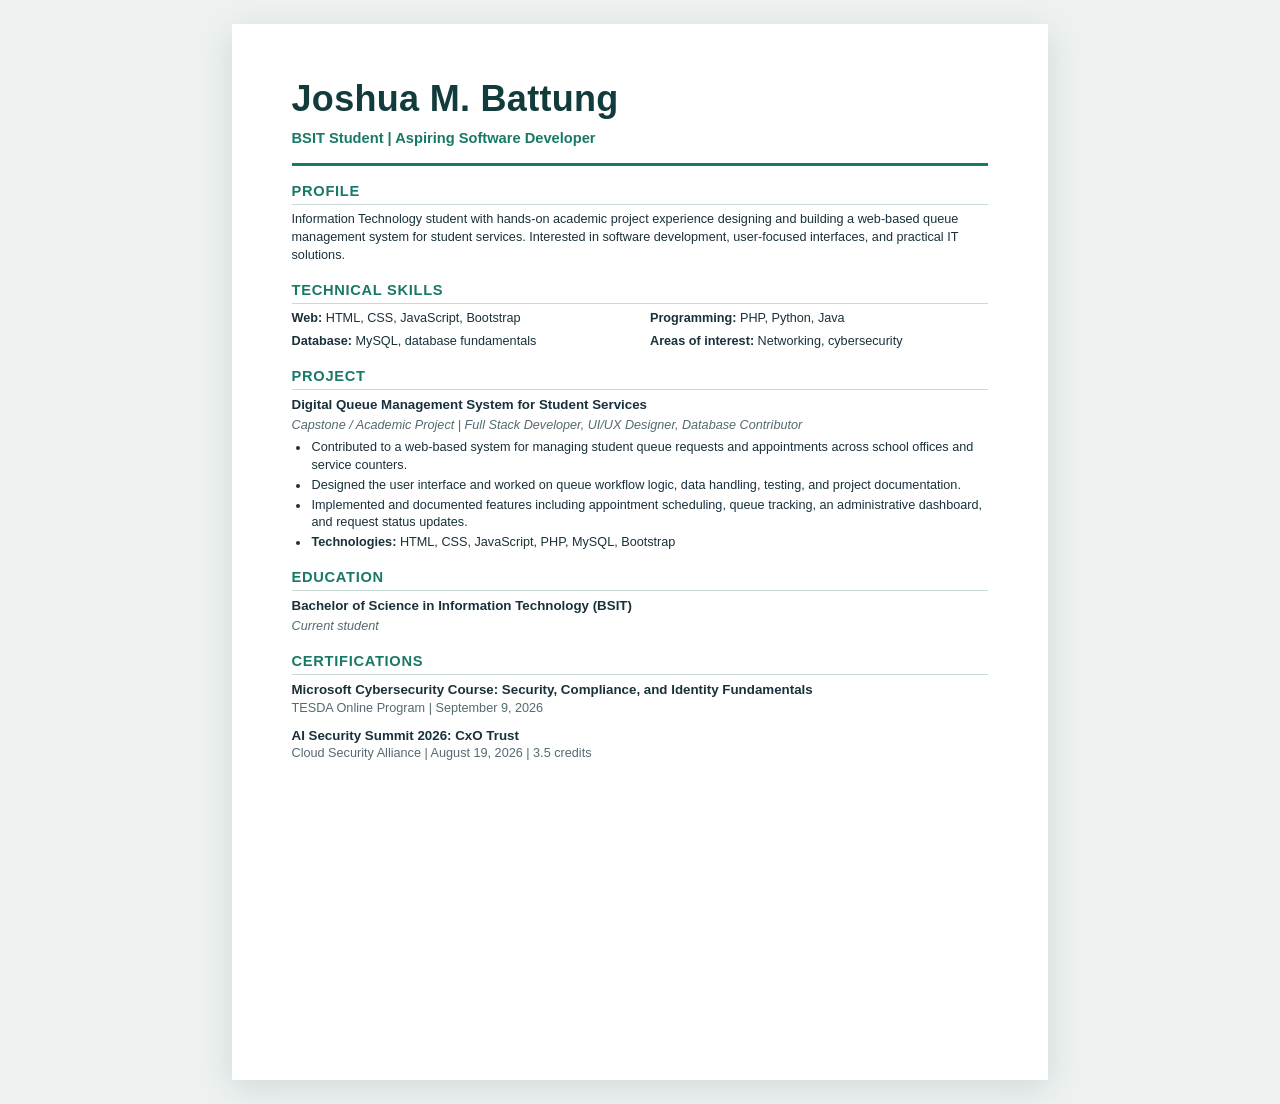
==== assets/resume/resume.html @ 8fff5923 "Add downloadable resume files" ====
<!DOCTYPE html>
<html lang="en">
<head>
  <meta charset="UTF-8">
  <meta name="viewport" content="width=device-width, initial-scale=1">
  <title>Joshua M. Battung | Resume</title>
  <style>
    :root {
      color-scheme: light;
      font-family: Arial, Helvetica, sans-serif;
      color: #19313b;
      background: #edf2f1;
    }

    * {
      box-sizing: border-box;
    }

    body {
      width: 8.5in;
      min-height: 11in;
      margin: 24px auto;
      padding: 0.52in 0.62in;
      background: #fff;
      box-shadow: 0 8px 32px rgba(13, 43, 48, 0.12);
      font-size: 9.5pt;
      line-height: 1.4;
    }

    header {
      padding-bottom: 14px;
      border-bottom: 3px solid #197967;
    }

    h1 {
      margin: 0;
      color: #123b3b;
      font-size: 27pt;
      letter-spacing: 0.3px;
    }

    .headline {
      margin: 4px 0 0;
      color: #197967;
      font-size: 11pt;
      font-weight: 700;
    }

    section {
      margin-top: 15px;
    }

    h2 {
      margin: 0 0 6px;
      padding-bottom: 3px;
      border-bottom: 1px solid #c9d9d5;
      color: #197967;
      font-size: 11pt;
      letter-spacing: 0.7px;
      text-transform: uppercase;
    }

    p {
      margin: 0;
    }

    .skills {
      display: grid;
      grid-template-columns: 1fr 1fr;
      gap: 5px 20px;
    }

    .skill-group strong,
    .project-title,
    .education-title,
    .certificate-title {
      color: #19313b;
    }

    .project-title,
    .education-title,
    .certificate-title {
      font-size: 10pt;
      font-weight: 700;
    }

    .subheading {
      margin-top: 2px;
      color: #546a70;
      font-style: italic;
    }

    ul {
      margin: 5px 0 0;
      padding-left: 18px;
    }

    li {
      margin: 2px 0;
      padding-left: 2px;
    }

    .item + .item {
      margin-top: 9px;
    }

    .certificate-date {
      color: #546a70;
    }

    @page {
      size: Letter;
      margin: 0;
    }

    @media print {
      :root {
        background: #fff;
      }

      body {
        width: auto;
        min-height: auto;
        margin: 0;
        box-shadow: none;
        print-color-adjust: exact;
        -webkit-print-color-adjust: exact;
      }
    }
  </style>
</head>
<body>
  <header>
    <h1>Joshua M. Battung</h1>
    <p class="headline">BSIT Student | Aspiring Software Developer</p>
  </header>

  <main>
    <section>
      <h2>Profile</h2>
      <p>Information Technology student with hands-on academic project experience designing and building a web-based queue management system for student services. Interested in software development, user-focused interfaces, and practical IT solutions.</p>
    </section>

    <section>
      <h2>Technical Skills</h2>
      <div class="skills">
        <p class="skill-group"><strong>Web:</strong> HTML, CSS, JavaScript, Bootstrap</p>
        <p class="skill-group"><strong>Programming:</strong> PHP, Python, Java</p>
        <p class="skill-group"><strong>Database:</strong> MySQL, database fundamentals</p>
        <p class="skill-group"><strong>Areas of interest:</strong> Networking, cybersecurity</p>
      </div>
    </section>

    <section>
      <h2>Project</h2>
      <div class="item">
        <p class="project-title">Digital Queue Management System for Student Services</p>
        <p class="subheading">Capstone / Academic Project | Full Stack Developer, UI/UX Designer, Database Contributor</p>
        <ul>
          <li>Contributed to a web-based system for managing student queue requests and appointments across school offices and service counters.</li>
          <li>Designed the user interface and worked on queue workflow logic, data handling, testing, and project documentation.</li>
          <li>Implemented and documented features including appointment scheduling, queue tracking, an administrative dashboard, and request status updates.</li>
          <li><strong>Technologies:</strong> HTML, CSS, JavaScript, PHP, MySQL, Bootstrap</li>
        </ul>
      </div>
    </section>

    <section>
      <h2>Education</h2>
      <p class="education-title">Bachelor of Science in Information Technology (BSIT)</p>
      <p class="subheading">Current student</p>
    </section>

    <section>
      <h2>Certifications</h2>
      <div class="item">
        <p class="certificate-title">Microsoft Cybersecurity Course: Security, Compliance, and Identity Fundamentals</p>
        <p class="certificate-date">TESDA Online Program | September 9, 2026</p>
      </div>
      <div class="item">
        <p class="certificate-title">AI Security Summit 2026: CxO Trust</p>
        <p class="certificate-date">Cloud Security Alliance | August 19, 2026 | 3.5 credits</p>
      </div>
    </section>
  </main>
</body>
</html>
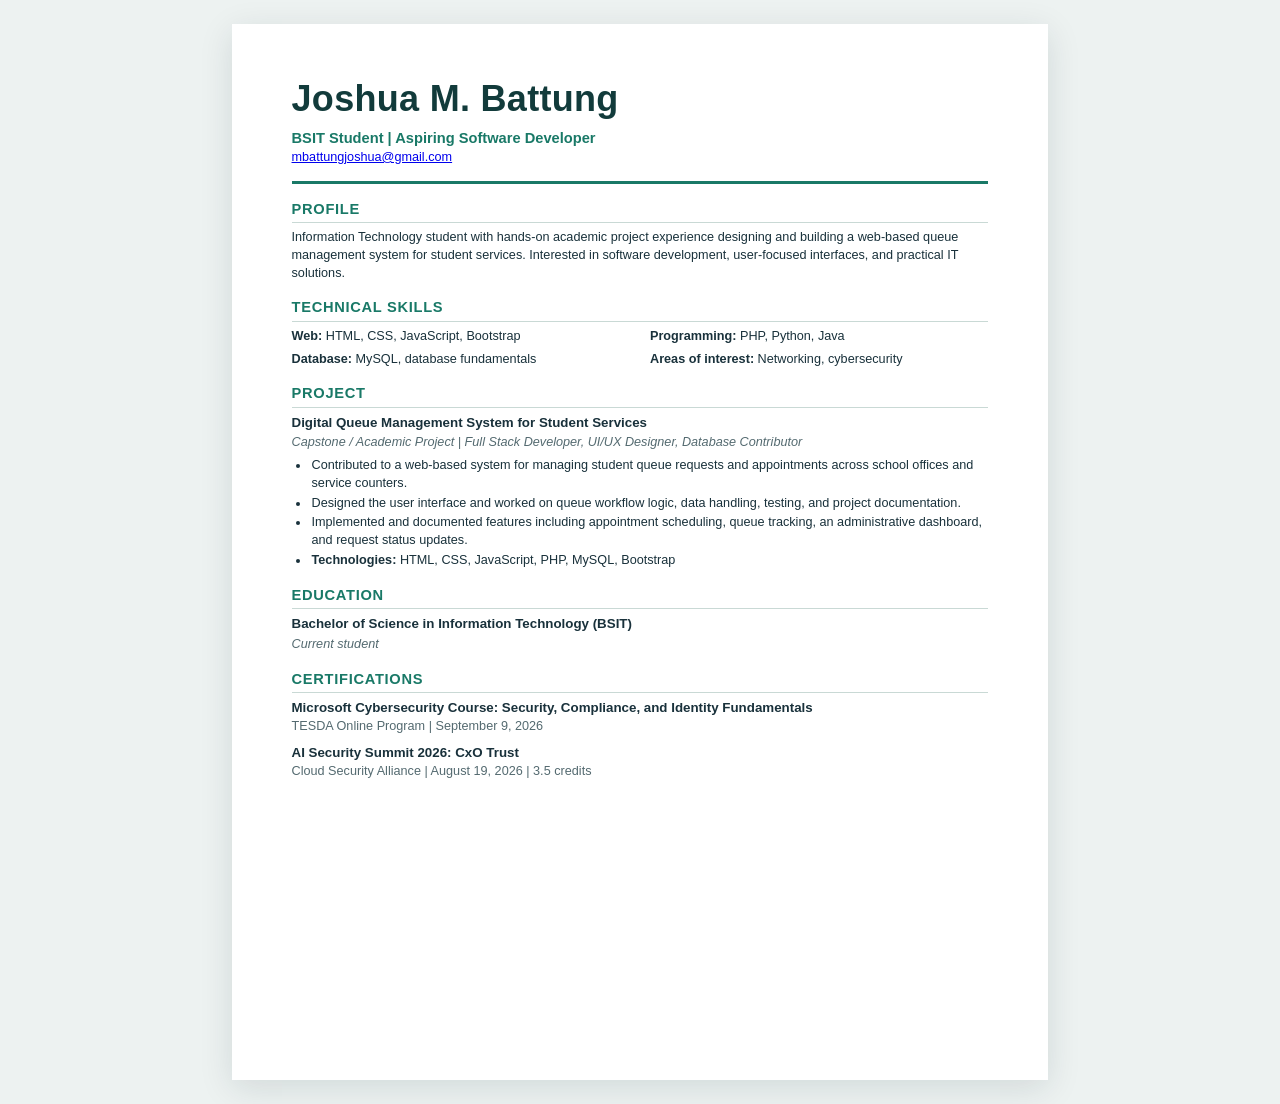
==== commit 1ba564a0: "Update resume contact email" ====
--- a/assets/resume/resume.html
+++ b/assets/resume/resume.html
@@ -133,6 +133,7 @@
   <header>
     <h1>Joshua M. Battung</h1>
     <p class="headline">BSIT Student | Aspiring Software Developer</p>
+    <p><a href="mailto:mbattungjoshua@gmail.com">mbattungjoshua@gmail.com</a></p>
   </header>
 
   <main>
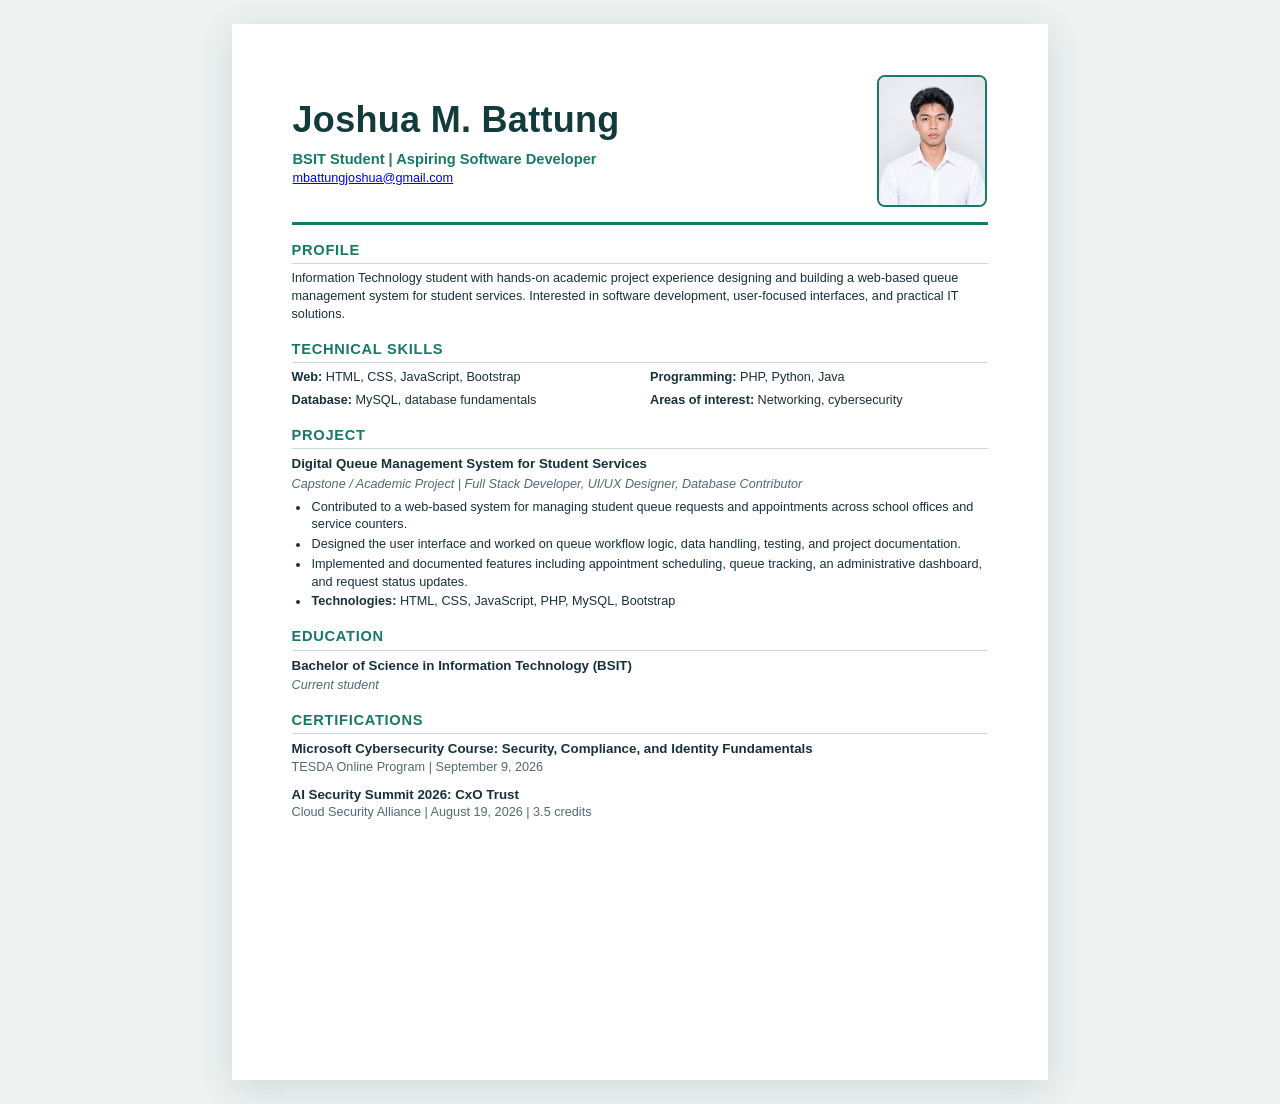
==== commit 808157eb: "Add profile photo to downloadable resume" ====
--- a/assets/resume/resume.html
+++ b/assets/resume/resume.html
@@ -32,6 +32,19 @@
       border-bottom: 3px solid #197967;
     }
 
+    .header-layout {
+      width: 100%;
+      border-collapse: collapse;
+    }
+
+    .profile-photo {
+      display: block;
+      width: 110px;
+      height: 132px;
+      border: 2px solid #197967;
+      border-radius: 8px;
+    }
+
     h1 {
       margin: 0;
       color: #123b3b;
@@ -131,9 +144,18 @@
 </head>
 <body>
   <header>
-    <h1>Joshua M. Battung</h1>
-    <p class="headline">BSIT Student | Aspiring Software Developer</p>
-    <p><a href="mailto:mbattungjoshua@gmail.com">mbattungjoshua@gmail.com</a></p>
+    <table class="header-layout">
+      <tr>
+        <td>
+          <h1>Joshua M. Battung</h1>
+          <p class="headline">BSIT Student | Aspiring Software Developer</p>
+          <p><a href="mailto:mbattungjoshua@gmail.com">mbattungjoshua@gmail.com</a></p>
+        </td>
+        <td width="120" align="right" valign="top">
+          <img class="profile-photo" src="../images/profile-joshua-battung.png" width="110" height="132" alt="Portrait of Joshua M. Battung">
+        </td>
+      </tr>
+    </table>
   </header>
 
   <main>
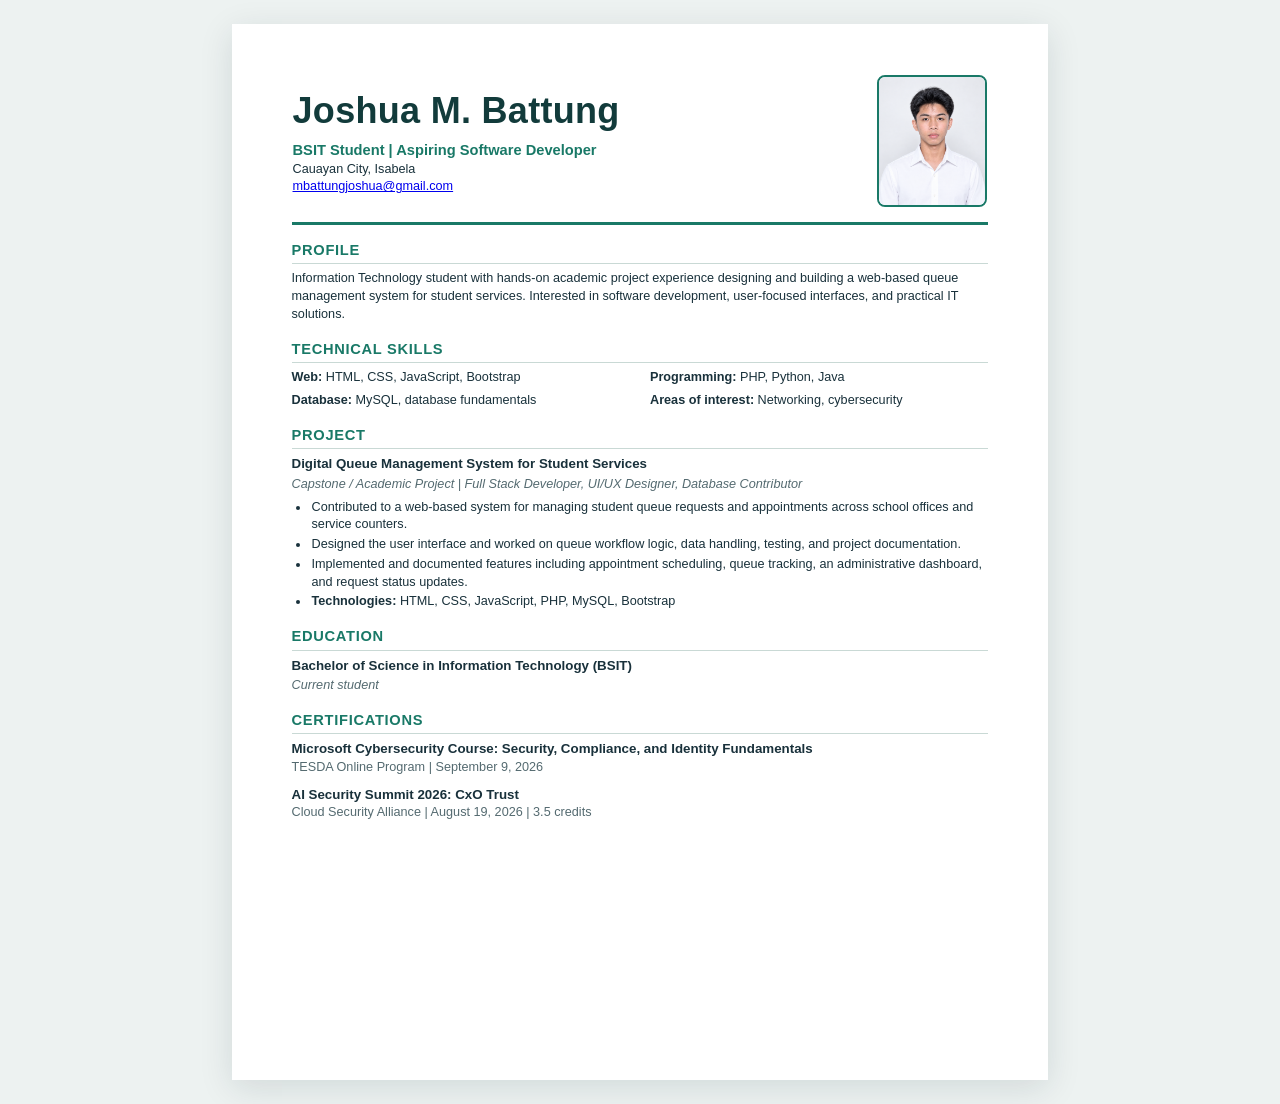
==== commit 32a12a56: "Add location to downloadable resume" ====
--- a/assets/resume/resume.html
+++ b/assets/resume/resume.html
@@ -149,6 +149,7 @@
         <td>
           <h1>Joshua M. Battung</h1>
           <p class="headline">BSIT Student | Aspiring Software Developer</p>
+          <p>Cauayan City, Isabela</p>
           <p><a href="mailto:mbattungjoshua@gmail.com">mbattungjoshua@gmail.com</a></p>
         </td>
         <td width="120" align="right" valign="top">
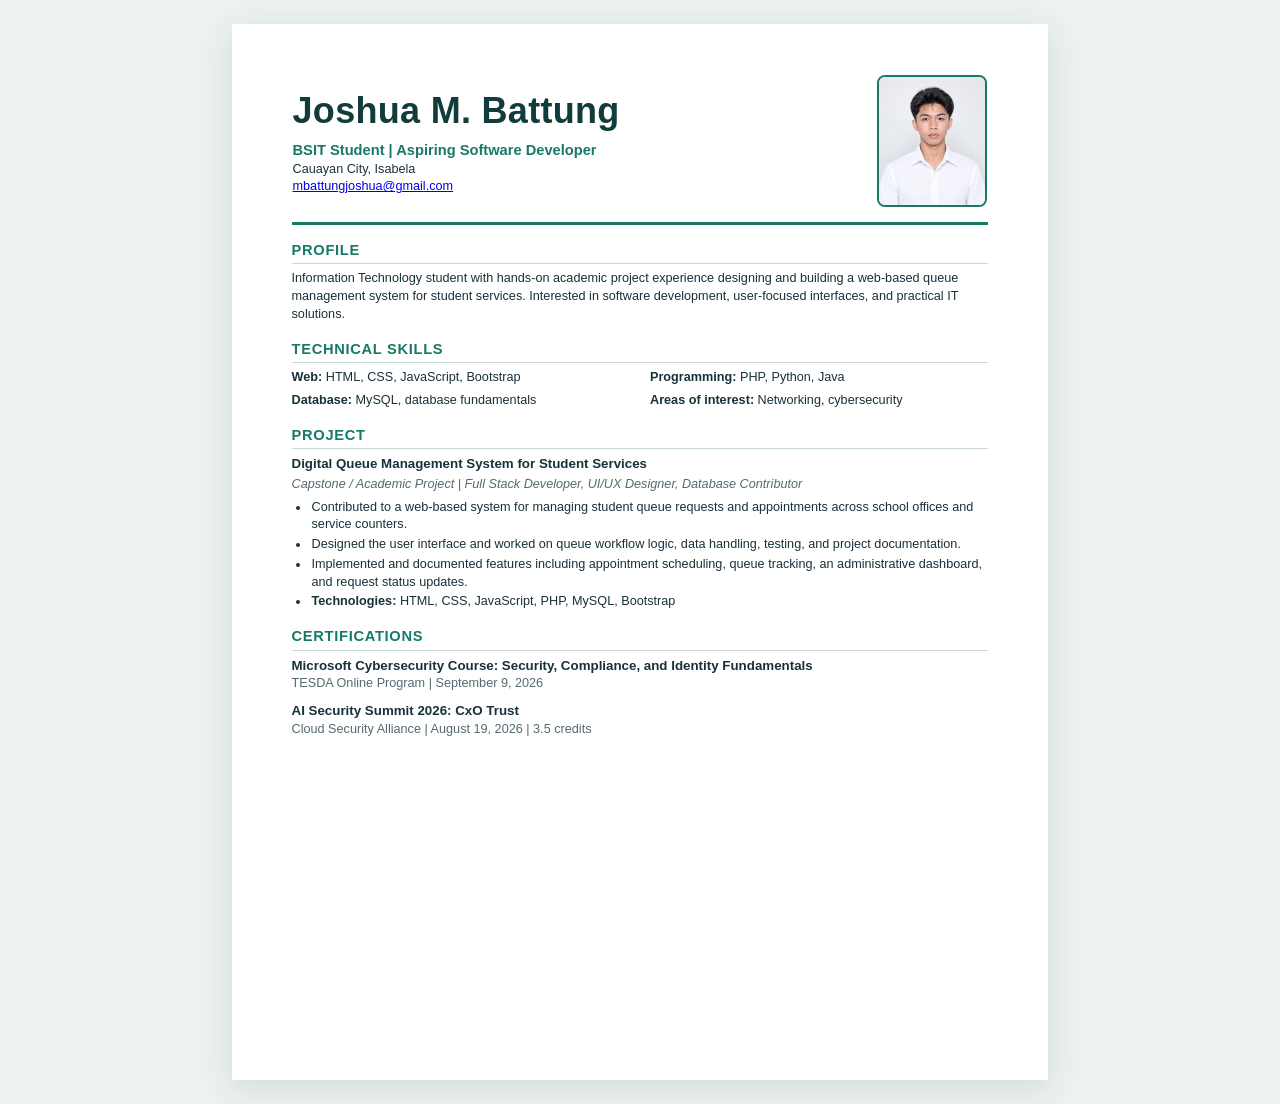
==== commit b3e88ef9: "Remove education from downloadable resume" ====
--- a/assets/resume/resume.html
+++ b/assets/resume/resume.html
@@ -85,13 +85,11 @@
 
     .skill-group strong,
     .project-title,
-    .education-title,
     .certificate-title {
       color: #19313b;
     }
 
     .project-title,
-    .education-title,
     .certificate-title {
       font-size: 10pt;
       font-weight: 700;
@@ -190,12 +188,6 @@
     </section>
 
     <section>
-      <h2>Education</h2>
-      <p class="education-title">Bachelor of Science in Information Technology (BSIT)</p>
-      <p class="subheading">Current student</p>
-    </section>
-
-    <section>
       <h2>Certifications</h2>
       <div class="item">
         <p class="certificate-title">Microsoft Cybersecurity Course: Security, Compliance, and Identity Fundamentals</p>
